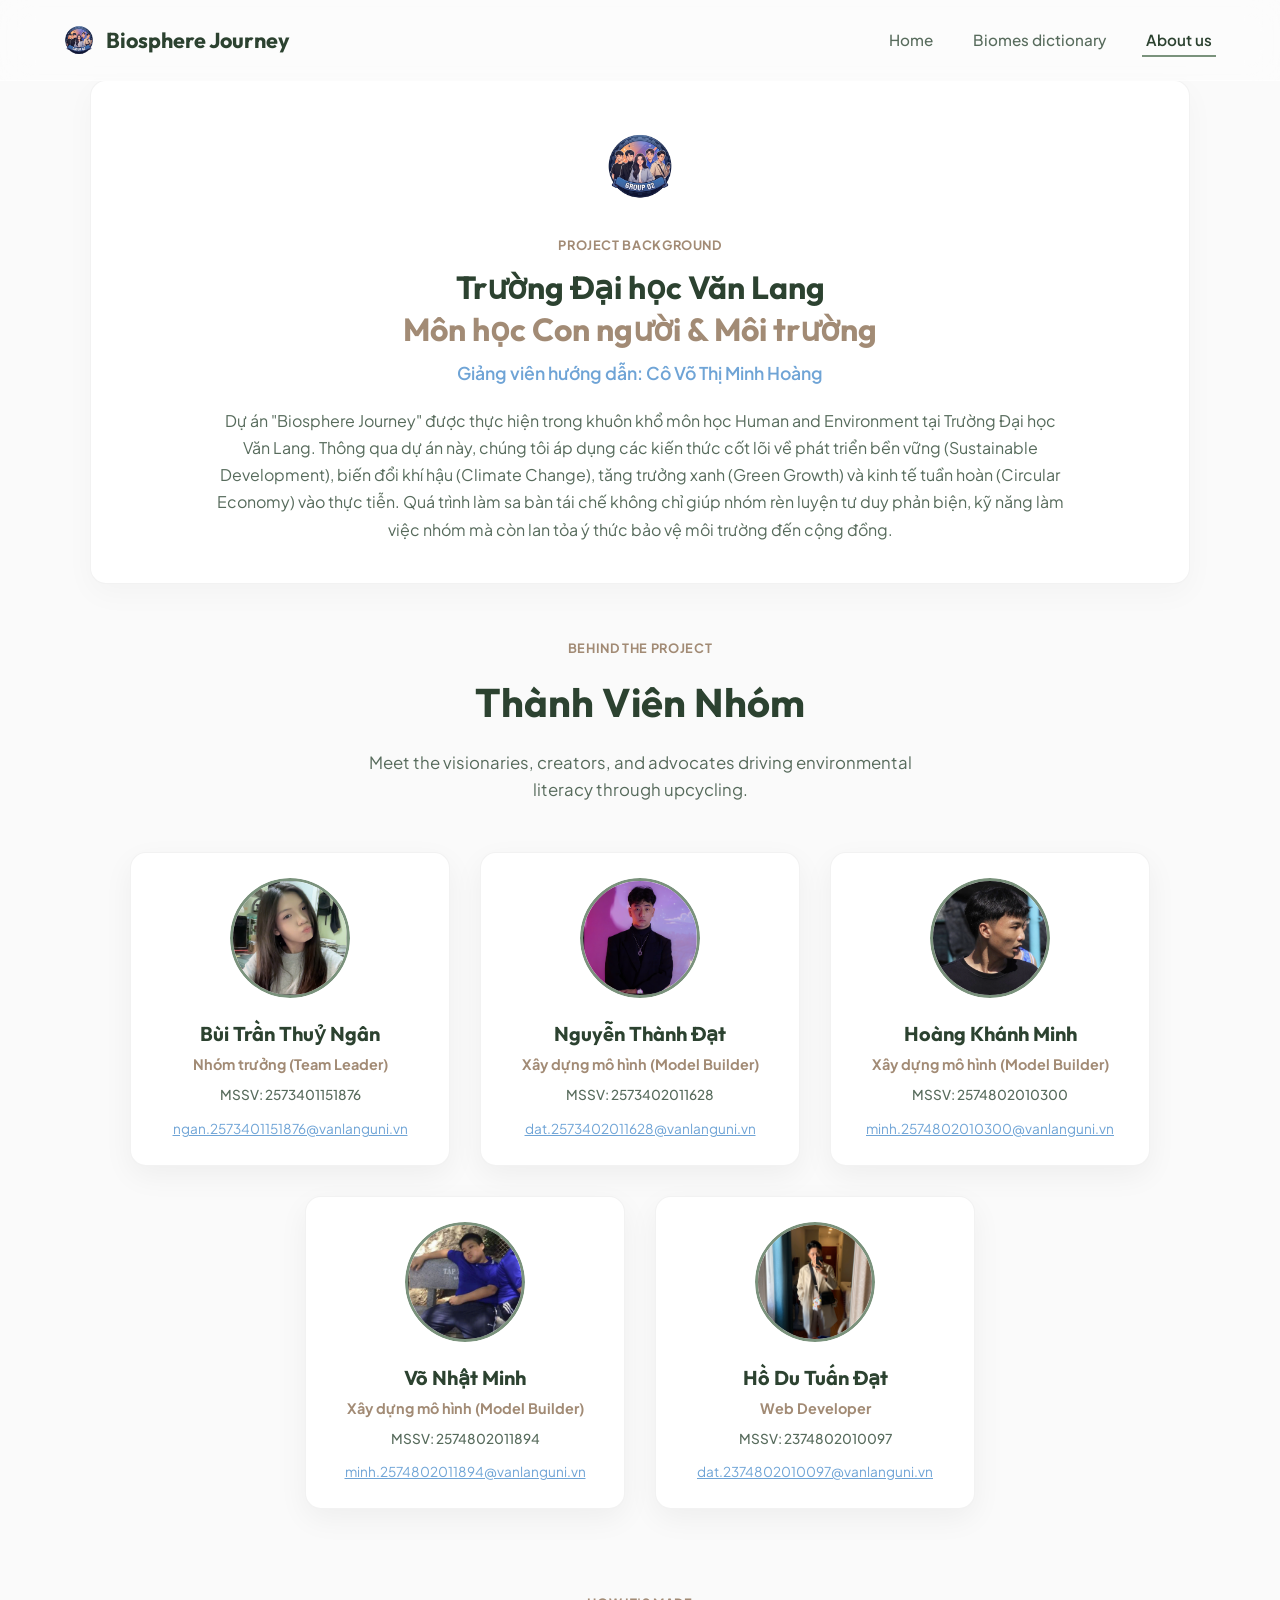
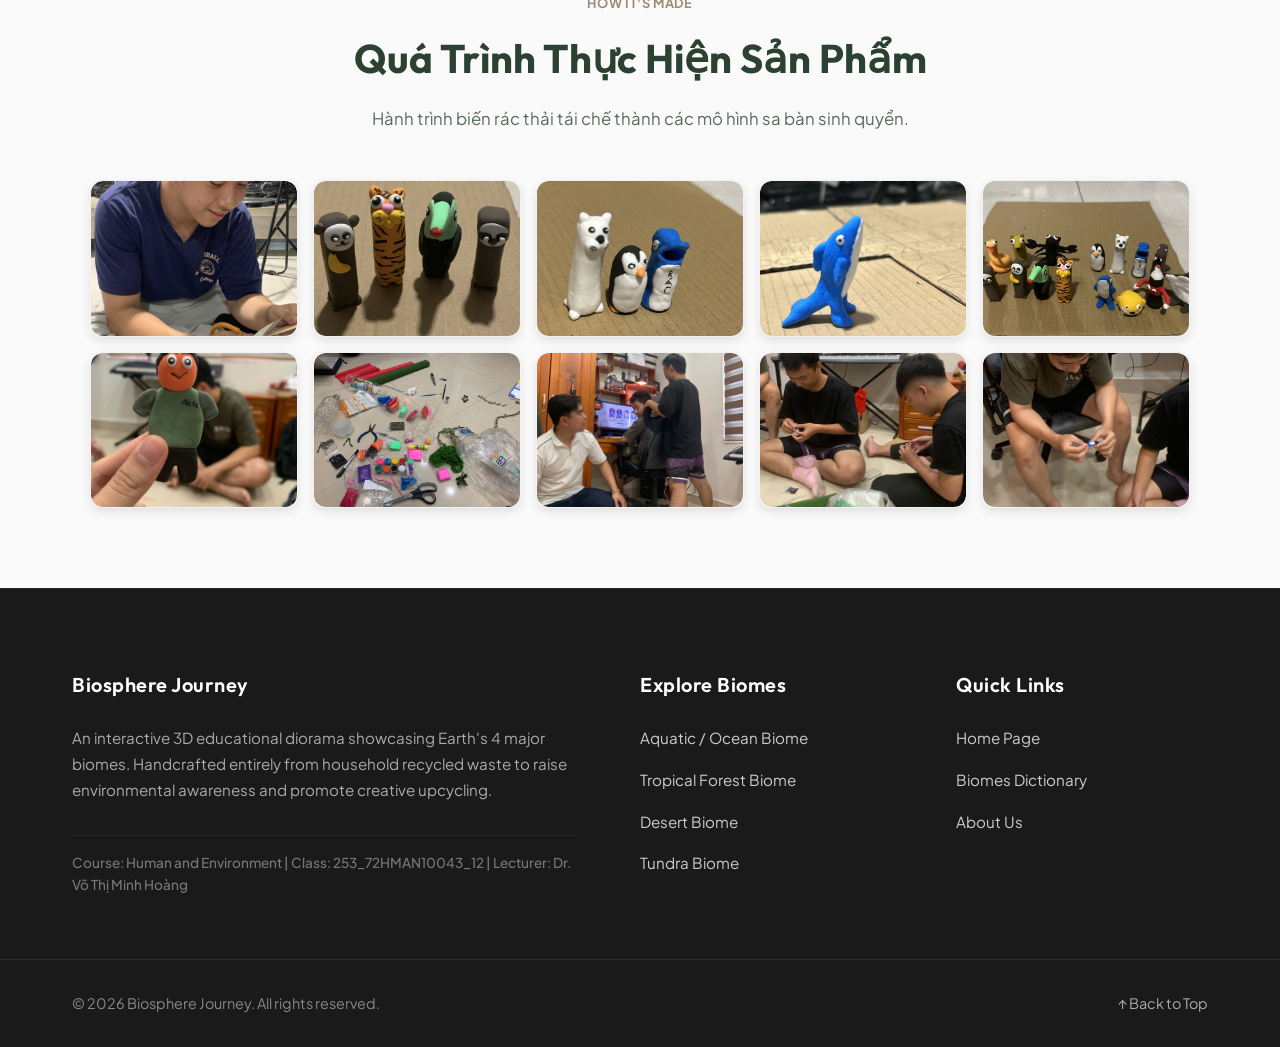
==== about.html @ 1e169628 "feat: replace text logos with image assets and update biome infobox content with local images" ====
<!DOCTYPE html>
<html lang="en">

<head>
    <meta charset="UTF-8">
    <meta name="viewport" content="width=device-width, initial-scale=1.0">
    <meta name="description"
        content="Learn more about the Biosphere Journey team, our academic background at Văn Lang University, and our recycled earth diorama making process.">
    <title>About Us - Biosphere Journey</title>
    <!-- Google Fonts for premium typography -->
    <link rel="preconnect" href="https://fonts.googleapis.com">
    <link rel="preconnect" href="https://fonts.gstatic.com" crossorigin>
    <link
        href="https://fonts.googleapis.com/css2?family=Outfit:wght@300;400;500;600;700&family=Plus+Jakarta+Sans:wght@300;400;500;600;700&display=swap"
        rel="stylesheet">
    <link rel="stylesheet" href="style.css">
    <script defer src="script.js"></script>
</head>

<body>
    <!-- Top Header -->
    <header class="header">
        <div class="header-container">
            <a href="index.html" class="logo" id="header-logo">
                <img src="images/logo.png" alt="Biosphere Journey Logo" class="logo-img">
                <span class="logo-text">Biosphere Journey</span>
            </a>

            <!-- Mobile Menu Toggle -->
            <button class="nav-toggle" id="nav-toggle" aria-label="Toggle Navigation menu" aria-expanded="false">
                <span class="hamburger"></span>
            </button>

            <!-- Navigation Links -->
            <nav class="nav-menu" id="nav-menu">
                <ul>
                    <li><a href="index.html" class="nav-link">Home</a></li>
                    <li><a href="dictionary.html" class="nav-link">Biomes dictionary</a></li>
                    <li><a href="about.html" class="nav-link active">About us</a></li>
                </ul>
            </nav>
        </div>
    </header>

    <main>
        <!-- Dedicated About Us Section -->
        <section class="about-section">
            <div class="team-container">
                
                <!-- Part 1: University & Course Info -->
                <div class="course-info-card reveal-on-scroll">
                    <img src="images/logo.png" alt="Biosphere Journey Logo" class="about-hero-logo">
                    <span class="section-badge">Project Background</span>
                    <h1 class="course-title">Trường Đại học Văn Lang<br><span class="course-subtitle-highlight">Môn học Con người & Môi trường</span></h1>
                    <p class="instructor-name">Giảng viên hướng dẫn: Cô Võ Thị Minh Hoàng</p>
                    <p class="course-description">
                        Dự án "Biosphere Journey" được thực hiện trong khuôn khổ môn học Human and Environment tại Trường Đại học Văn Lang. Thông qua dự án này, chúng tôi áp dụng các kiến thức cốt lõi về phát triển bền vững (Sustainable Development), biến đổi khí hậu (Climate Change), tăng trưởng xanh (Green Growth) và kinh tế tuần hoàn (Circular Economy) vào thực tiễn. Quá trình làm sa bàn tái chế không chỉ giúp nhóm rèn luyện tư duy phản biện, kỹ năng làm việc nhóm mà còn lan tỏa ý thức bảo vệ môi trường đến cộng đồng.
                    </p>
                </div>

                <!-- Part 2: The Team -->
                <div class="team-section-header reveal-on-scroll">
                    <span class="section-badge">Behind the Project</span>
                    <h2 class="section-title">Thành Viên Nhóm</h2>
                    <p class="section-subtitle">Meet the visionaries, creators, and advocates driving environmental literacy through upcycling.</p>
                </div>

                <div class="team-grid">
                    <!-- Member 1: Bùi Trần Thuỷ Ngân -->
                    <article class="team-card reveal-on-scroll delay-100">
                        <div class="team-img-wrapper">
                            <img src="images/Bùi Trần Thủy Ngân.png" alt="Bùi Trần Thủy Ngân" onerror="this.src='https://images.unsplash.com/photo-1573496359142-b8d87734a5a2?auto=format&fit=crop&w=400&q=80'">
                        </div>
                        <h3 class="member-name">Bùi Trần Thuỷ Ngân</h3>
                        <p class="member-role">Nhóm trưởng (Team Leader)</p>
                        <p class="member-id">MSSV: 2573401151876</p>
                        <a href="mailto:ngan.2573401151876@vanlanguni.vn" class="member-email">ngan.2573401151876@vanlanguni.vn</a>
                    </article>

                    <!-- Member 2: Nguyễn Thành Đạt -->
                    <article class="team-card reveal-on-scroll delay-200">
                        <div class="team-img-wrapper">
                            <img src="images/nguyenthanhdat.jpg" alt="Nguyễn Thành Đạt" onerror="this.src='https://images.unsplash.com/photo-1507003211169-0a1dd7228f2d?auto=format&fit=crop&w=400&q=80'">
                        </div>
                        <h3 class="member-name">Nguyễn Thành Đạt</h3>
                        <p class="member-role">Xây dựng mô hình (Model Builder)</p>
                        <p class="member-id">MSSV: 2573402011628</p>
                        <a href="mailto:dat.2573402011628@vanlanguni.vn" class="member-email">dat.2573402011628@vanlanguni.vn</a>
                    </article>

                    <!-- Member 3: Hoàng Khánh Minh -->
                    <article class="team-card reveal-on-scroll delay-300">
                        <div class="team-img-wrapper">
                            <img src="images/hoangkhanhminh.jpg" alt="Hoàng Khánh Minh" onerror="this.src='https://images.unsplash.com/photo-1500648767791-00dcc994a43e?auto=format&fit=crop&w=400&q=80'">
                        </div>
                        <h3 class="member-name">Hoàng Khánh Minh</h3>
                        <p class="member-role">Xây dựng mô hình (Model Builder)</p>
                        <p class="member-id">MSSV: 2574802010300</p>
                        <a href="mailto:minh.2574802010300@vanlanguni.vn" class="member-email">minh.2574802010300@vanlanguni.vn</a>
                    </article>

                    <!-- Member 4: Võ Nhật Minh -->
                    <article class="team-card reveal-on-scroll delay-400">
                        <div class="team-img-wrapper">
                            <img src="images/vonhatminh.jpg" alt="Võ Nhật Minh" onerror="this.src='https://images.unsplash.com/photo-1472099645785-5658abf4ff4e?auto=format&fit=crop&w=400&q=80'">
                        </div>
                        <h3 class="member-name">Võ Nhật Minh</h3>
                        <p class="member-role">Xây dựng mô hình (Model Builder)</p>
                        <p class="member-id">MSSV: 2574802011894</p>
                        <a href="mailto:minh.2574802011894@vanlanguni.vn" class="member-email">minh.2574802011894@vanlanguni.vn</a>
                    </article>

                    <!-- Member 5: Hồ Du Tuấn Đạt -->
                    <article class="team-card reveal-on-scroll delay-500">
                        <div class="team-img-wrapper">
                            <img src="images/Hồ Du Tuấn Đat.png" alt="Hồ Du Tuấn Đạt" onerror="this.src='https://images.unsplash.com/photo-1519085360753-af0119f7cbe7?auto=format&fit=crop&w=400&q=80'">
                        </div>
                        <h3 class="member-name">Hồ Du Tuấn Đạt</h3>
                        <p class="member-role">Web Developer</p>
                        <p class="member-id">MSSV: 2374802010097</p>
                        <a href="mailto:dat.2374802010097@vanlanguni.vn" class="member-email">dat.2374802010097@vanlanguni.vn</a>
                    </article>
                </div>

                <!-- Part 3: The Making Process -->
                <div class="process-section reveal-on-scroll">
                    <span class="section-badge">How It's Made</span>
                    <h2 class="section-title">Quá Trình Thực Hiện Sản Phẩm</h2>
                    <p class="section-subtitle">Hành trình biến rác thải tái chế thành các mô hình sa bàn sinh quyển.</p>
                    
                    <div class="process-gallery">
                        <!-- Step 1 -->
                        <div class="process-card">
                            <div class="process-img-wrapper">
                                <img src="images/quatrinh1.jpg" alt="Lên ý tưởng & Thiết kế" onerror="this.src='https://images.unsplash.com/photo-1532996122724-e3c354a0b15b?auto=format&fit=crop&w=400&q=80'">
                            </div>
                        </div>
                        <!-- Step 2 -->
                        <div class="process-card">
                            <div class="process-img-wrapper">
                                <img src="images/quatrinh2.jpg" alt="Chuẩn bị dụng cụ & Thu gom vật liệu" onerror="this.src='https://images.unsplash.com/photo-1582408929734-7577f2f22215?auto=format&fit=crop&w=400&q=80'">
                            </div>
                        </div>
                        <!-- Step 3 -->
                        <div class="process-card">
                            <div class="process-img-wrapper">
                                <img src="images/quatrinh3.jpg" alt="Phân loại & Xử lý rác thải" onerror="this.src='https://images.unsplash.com/photo-1513258496099-48168024aec0?auto=format&fit=crop&w=400&q=80'">
                            </div>
                        </div>
                        <!-- Step 4 -->
                        <div class="process-card">
                            <div class="process-img-wrapper">
                                <img src="images/quatrinh4.jpg" alt="Đo đạc & Cắt dựng khung sa bàn" onerror="this.src='https://images.unsplash.com/photo-1555066931-4365d14bab8c?auto=format&fit=crop&w=400&q=80'">
                            </div>
                        </div>
                        <!-- Step 5 -->
                        <div class="process-card">
                            <div class="process-img-wrapper">
                                <img src="images/quatrinh5.jpg" alt="Tạo khối địa hình" onerror="this.src='https://images.unsplash.com/photo-1513258496099-48168024aec0?auto=format&fit=crop&w=400&q=80'">
                            </div>
                        </div>
                        <!-- Step 6 -->
                        <div class="process-card">
                            <div class="process-img-wrapper">
                                <img src="images/quatrinh6.jpg" alt="Phủ màu nền & Vẽ chi tiết" onerror="this.src='https://images.unsplash.com/photo-1582408929734-7577f2f22215?auto=format&fit=crop&w=400&q=80'">
                            </div>
                        </div>
                        <!-- Step 7 -->
                        <div class="process-card">
                            <div class="process-img-wrapper">
                                <img src="images/quatrinh7.jpg" alt="Làm thảm thực vật & Chi tiết sinh thái" onerror="this.src='https://images.unsplash.com/photo-1532996122724-e3c354a0b15b?auto=format&fit=crop&w=400&q=80'">
                            </div>
                        </div>
                        <!-- Step 8 -->
                        <div class="process-card">
                            <div class="process-img-wrapper">
                                <img src="images/quatrinh8.jpg" alt="Lắp ráp mô hình động vật tái chế" onerror="this.src='https://images.unsplash.com/photo-1555066931-4365d14bab8c?auto=format&fit=crop&w=400&q=80'">
                            </div>
                        </div>
                        <!-- Step 9 -->
                        <div class="process-card">
                            <div class="process-img-wrapper">
                                <img src="images/quatrinh9.jpg" alt="Bố trí hệ thống đèn & Hoàn thiện sa bàn" onerror="this.src='https://images.unsplash.com/photo-1513258496099-48168024aec0?auto=format&fit=crop&w=400&q=80'">
                            </div>
                        </div>
                        <!-- Step 10 -->
                        <div class="process-card">
                            <div class="process-img-wrapper">
                                <img src="images/quatrinh10.jpg" alt="Lập trình & Hoàn thiện Website" onerror="this.src='https://images.unsplash.com/photo-1555066931-4365d14bab8c?auto=format&fit=crop&w=400&q=80'">
                            </div>
                        </div>
                    </div>
                </div>

            </div>
        </section>
    </main>

    <!-- Footer -->
    <footer class="site-footer" id="footer">
        <div class="footer-grid-container">
            <!-- Column 1: About the Project -->
            <div class="footer-column footer-about">
                <h4 class="footer-title">Biosphere Journey</h4>
                <p class="footer-desc">An interactive 3D educational diorama showcasing Earth's 4 major biomes. Handcrafted entirely from household recycled waste to raise environmental awareness and promote creative upcycling.</p>
                <p class="footer-academic-info">Course: Human and Environment | Class: 253_72HMAN10043_12 | Lecturer: Dr. Võ Thị Minh Hoàng</p>
            </div>
            
            <!-- Column 2: Explore Biomes -->
            <div class="footer-column footer-nav">
                <h4 class="footer-title">Explore Biomes</h4>
                <ul class="footer-links">
                    <li><a href="ocean.html">Aquatic / Ocean Biome</a></li>
                    <li><a href="forest.html">Tropical Forest Biome</a></li>
                    <li><a href="desert.html">Desert Biome</a></li>
                    <li><a href="tundra.html">Tundra Biome</a></li>
                </ul>
            </div>
            
            <!-- Column 3: Quick Links -->
            <div class="footer-column footer-nav">
                <h4 class="footer-title">Quick Links</h4>
                <ul class="footer-links">
                    <li><a href="index.html">Home Page</a></li>
                    <li><a href="dictionary.html">Biomes Dictionary</a></li>
                    <li><a href="about.html">About Us</a></li>
                </ul>
            </div>
        </div>
        
        <!-- Bottom Bar -->
        <div class="footer-bottom">
            <div class="footer-bottom-container">
                <span class="copyright-text">&copy; 2026 Biosphere Journey. All rights reserved.</span>
                <a href="#top" class="back-to-top">↑ Back to Top</a>
            </div>
        </div>
    </footer>
</body>

</html>
---- style.css ----
/* ==========================================================================
   BIOSPHERE JOURNEY - HOMEPAGE DESIGN SYSTEM & VARIABLES
   ========================================================================== */

:root {
    /* Color Palette - Pastel, Neutral, Nature-Inspired */
    --color-sage-light: #e8efe9;
    --color-sage: #c3d3c4;
    --color-sage-dark: #7a927c;
    --color-sky-light: #e3f2fd;
    --color-sky: #b3d7f2;
    --color-sky-dark: #6fa4d6;
    --color-earth-light: #f5efe6;
    --color-earth: #dfd3c3;
    --color-earth-dark: #a28b75;
    --color-forest-dark: #2c4230;

    /* Text Colors */
    --text-primary: #2b3a2e;
    --text-secondary: #576b5c;
    --text-muted: #7d9082;
    --text-light: #ffffff;

    /* Layout & Component Styling */
    --font-heading: 'Outfit', -apple-system, BlinkMacSystemFont, "Segoe UI", Roboto, sans-serif;
    --font-body: 'Plus Jakarta Sans', -apple-system, BlinkMacSystemFont, "Segoe UI", Roboto, sans-serif;
    --border-radius-sm: 8px;
    --border-radius-md: 16px;
    --border-radius-lg: 24px;
    --border-radius-full: 9999px;
    --shadow-sm: 0 4px 6px -1px rgba(0, 0, 0, 0.05), 0 2px 4px -1px rgba(0, 0, 0, 0.03);
    --shadow-md: 0 10px 15px -3px rgba(44, 66, 48, 0.08), 0 4px 6px -2px rgba(44, 66, 48, 0.04);
    --shadow-lg: 0 20px 25px -5px rgba(44, 66, 48, 0.12), 0 10px 10px -5px rgba(44, 66, 48, 0.06);
    --glass-bg: rgba(255, 255, 255, 0.45);
    --glass-border: rgba(255, 255, 255, 0.5);

    /* Transitions */
    --transition-smooth: all 0.4s cubic-bezier(0.16, 1, 0.3, 1);
}

/* ==========================================================================
   BASE STYLES & RESET
   ========================================================================== */

* {
    margin: 0;
    padding: 0;
    box-sizing: border-box;
}

html {
    scroll-behavior: smooth;
    font-size: 16px;
    overflow-x: hidden;
}

body {
    font-family: var(--font-body);
    color: var(--text-primary);
    line-height: 1.6;
    overflow-x: hidden;
    min-height: 100vh;

    /* Dynamic Moving Gradient Background */
    background: linear-gradient(-45deg,
            var(--color-sage-light),
            var(--color-sky-light),
            var(--color-earth-light),
            var(--color-sage-light),
            var(--color-sky-light));
    background-size: 400% 400%;
    animation: movingGradient 20s ease infinite;
}

/* Moving Background Animation */
@keyframes movingGradient {
    0% {
        background-position: 0% 50%;
    }

    50% {
        background-position: 100% 50%;
    }

    100% {
        background-position: 0% 50%;
    }
}

a {
    text-decoration: none;
    color: inherit;
    transition: var(--transition-smooth);
}

/* ==========================================================================
   SCROLL REVEAL UTILITIES
   ========================================================================== */

@keyframes fadeInUp {
    from {
        opacity: 0;
        transform: translateY(25px);
    }

    to {
        opacity: 1;
        transform: translateY(0);
    }
}

@keyframes fadeInDown {
    from {
        opacity: 0;
        transform: translateY(-20px);
    }

    to {
        opacity: 1;
        transform: translateY(0);
    }
}

.reveal-on-scroll {
    opacity: 0;
    transform: translateY(30px);
    transition: opacity 0.8s cubic-bezier(0.16, 1, 0.3, 1),
        transform 0.8s cubic-bezier(0.16, 1, 0.3, 1);
}

.reveal-on-scroll.active {
    opacity: 1;
    transform: translateY(0);
}

.delay-100 {
    transition-delay: 100ms;
}

.delay-200 {
    transition-delay: 200ms;
}

.delay-300 {
    transition-delay: 300ms;
}

.delay-400 {
    transition-delay: 400ms;
}

/* ==========================================================================
   HEADER & NAVIGATION
   ========================================================================== */

.header {
    position: fixed;
    top: 0;
    left: 0;
    width: 100%;
    z-index: 1000;
    background: rgba(255, 255, 255, 0.35);
    backdrop-filter: blur(16px);
    -webkit-backdrop-filter: blur(16px);
    border-bottom: 1px solid var(--glass-border);
    transition: var(--transition-smooth);
    animation: fadeInDown 0.8s cubic-bezier(0.16, 1, 0.3, 1) both;
}

.header-container {
    max-width: 1200px;
    margin: 0 auto;
    padding: 1.25rem 1.5rem;
    display: flex;
    justify-content: space-between;
    align-items: center;
}

.logo {
    display: flex !important;
    align-items: center !important;
    gap: 12px !important;
    font-family: var(--font-heading) !important;
    font-weight: 700 !important;
    font-size: 1.35rem !important;
    color: var(--color-forest-dark) !important;
    text-decoration: none !important;
}

.logo-img {
    height: 40px !important;
    width: auto !important;
    object-fit: contain !important;
}

.nav-menu ul {
    list-style: none;
    display: flex;
    gap: 2rem;
}

.nav-link {
    font-weight: 500;
    font-size: 0.95rem;
    color: var(--text-secondary);
    padding: 0.5rem 0.25rem;
    position: relative;
}

/* Nav Link Underline Hover */
.nav-link::after {
    content: '';
    position: absolute;
    bottom: 0;
    left: 0;
    width: 0;
    height: 2px;
    background-color: var(--color-sage-dark);
    transition: var(--transition-smooth);
}

@media (hover: hover) {
    .nav-link:hover {
        color: var(--color-forest-dark);
    }

    .nav-link:hover::after {
        width: 100%;
    }
}

.nav-link.active {
    color: var(--color-forest-dark);
    font-weight: 600;
}

.nav-link.active::after {
    width: 100%;
}

/* Hamburger Icon for Mobile */
.nav-toggle {
    display: none;
    background: transparent;
    border: none;
    cursor: pointer;
    padding: 0.5rem;
    z-index: 1100;
    /* Touch Target */
    min-width: 44px;
    min-height: 44px;
    align-items: center;
    justify-content: center;
}

.hamburger {
    display: block;
    width: 24px;
    height: 2px;
    background: var(--color-forest-dark);
    position: relative;
    transition: var(--transition-smooth);
}

.hamburger::before,
.hamburger::after {
    content: '';
    position: absolute;
    width: 24px;
    height: 2px;
    background: var(--color-forest-dark);
    transition: var(--transition-smooth);
}

.hamburger::before {
    top: -6px;
}

.hamburger::after {
    bottom: -6px;
}

/* Hamburger Active State */
.nav-toggle[aria-expanded="true"] .hamburger {
    background: transparent;
}

.nav-toggle[aria-expanded="true"] .hamburger::before {
    transform: rotate(45deg);
    top: 0;
}

.nav-toggle[aria-expanded="true"] .hamburger::after {
    transform: rotate(-45deg);
    bottom: 0;
}

/* ==========================================================================
   HERO SECTION
   ========================================================================== */

.hero-section {
    padding: 10rem 1.5rem 6rem 1.5rem;
    min-height: 90vh;
    display: flex;
    align-items: center;
    justify-content: center;
}

.hero-container {
    max-width: 1200px;
    margin: 0 auto;
    display: grid;
    grid-template-columns: 1.1fr 0.9fr;
    gap: 4rem;
    align-items: center;
}

.hero-content {
    display: flex;
    flex-direction: column;
    align-items: flex-start;
    animation: fadeInUp 0.8s cubic-bezier(0.16, 1, 0.3, 1) both;
    animation-delay: 0.15s;
}

.hero-badge {
    background-color: rgba(195, 211, 196, 0.4);
    border: 1px solid rgba(122, 146, 124, 0.3);
    color: var(--color-forest-dark);
    font-weight: 600;
    font-size: 0.8rem;
    letter-spacing: 0.05em;
    text-transform: uppercase;
    padding: 0.4rem 1rem;
    border-radius: var(--border-radius-full);
    margin-bottom: 1.5rem;
}

.hero-title {
    font-family: var(--font-heading);
    font-weight: 700;
    font-size: 4rem;
    line-height: 1.1;
    color: var(--color-forest-dark);
    margin-bottom: 1.5rem;
    letter-spacing: -0.02em;
}

.hero-description {
    font-size: 1.15rem;
    color: var(--text-secondary);
    margin-bottom: 2.5rem;
    max-width: 580px;
}

.hero-description strong {
    color: var(--color-forest-dark);
}

.hero-actions {
    display: flex;
    gap: 1rem;
    flex-wrap: wrap;
}

/* Button Styling */
.btn {
    display: inline-flex;
    align-items: center;
    justify-content: center;
    font-family: var(--font-body);
    font-weight: 600;
    font-size: 0.95rem;
    padding: 0.85rem 1.8rem;
    border-radius: var(--border-radius-md);
    cursor: pointer;
    min-height: 48px;
    /* Touch Target minimum */
    transition: var(--transition-smooth);
}

.btn-primary {
    background-color: var(--color-forest-dark);
    color: var(--text-light);
    border: 1px solid var(--color-forest-dark);
    box-shadow: var(--shadow-sm);
}

@media (hover: hover) {
    .btn-primary:hover {
        background-color: #1a2a1e;
        border-color: #1a2a1e;
        transform: translateY(-2px);
        box-shadow: var(--shadow-md);
    }
}

.btn-secondary {
    background-color: var(--glass-bg);
    color: var(--color-forest-dark);
    border: 1px solid var(--glass-border);
    backdrop-filter: blur(8px);
}

@media (hover: hover) {
    .btn-secondary:hover {
        background-color: rgba(255, 255, 255, 0.6);
        border-color: var(--color-sage-dark);
        transform: translateY(-2px);
        box-shadow: var(--shadow-sm);
    }
}

/* Visual Placeholder for Diorama */
.hero-visual {
    display: flex;
    justify-content: center;
    align-items: center;
    animation: fadeInUp 0.8s cubic-bezier(0.16, 1, 0.3, 1) both;
    animation-delay: 0.3s;
}

.image-card-wrapper {
    position: relative;
    width: 100%;
    max-width: 460px;
}

/* Background aesthetic ring */
.image-card-wrapper::before {
    content: '';
    position: absolute;
    top: -20px;
    right: -20px;
    width: 100%;
    height: 100%;
    border: 2px dashed rgba(122, 146, 124, 0.4);
    border-radius: var(--border-radius-lg);
    z-index: -1;
    pointer-events: none;
}

.image-card {
    position: relative;
    background: var(--glass-bg);
    border: 1px solid var(--glass-border);
    border-radius: var(--border-radius-lg);
    padding: 1rem;
    box-shadow: var(--shadow-lg);
    backdrop-filter: blur(12px);
    -webkit-backdrop-filter: blur(12px);
    transition: var(--transition-smooth);
    overflow: hidden;
}

@media (hover: hover) {
    .image-card:hover {
        transform: translateY(-5px) rotate(1deg);
        box-shadow: 0 30px 40px -10px rgba(44, 66, 48, 0.18);
    }
}

.diorama-img {
    width: 100%;
    height: auto;
    aspect-ratio: 1 / 1;
    object-fit: cover;
    border-radius: calc(var(--border-radius-lg) - 8px);
    display: block;
}

.image-overlay {
    position: absolute;
    bottom: 2rem;
    left: 2rem;
    right: 2rem;
    background: rgba(44, 66, 48, 0.85);
    backdrop-filter: blur(12px);
    -webkit-backdrop-filter: blur(12px);
    border: 1px solid rgba(255, 255, 255, 0.15);
    color: var(--text-light);
    padding: 0.75rem 1.25rem;
    border-radius: var(--border-radius-md);
    text-align: center;
    font-size: 0.9rem;
    font-weight: 500;
    box-shadow: var(--shadow-md);
}

/* ==========================================================================
   BIOMES INFO DIVIDER SECTION
   ========================================================================== */

/* ==========================================================================
   BIOMES BENTO GRID SECTION
   ========================================================================== */

.biomes-section {
    padding: 8rem 1.5rem;
}

.biomes-container {
    max-width: 1200px;
    margin: 0 auto;
}

.bento-grid {
    display: grid;
    grid-template-columns: repeat(2, 1fr);
    grid-auto-rows: 300px;
    gap: 1.5rem;
}

.bento-card {
    position: relative;
    border-radius: var(--border-radius-lg);
    overflow: hidden;
    display: flex;
    align-items: flex-end;
    text-decoration: none;
    box-shadow: var(--shadow-md);
    transition: var(--transition-smooth);
    border: 1px solid var(--glass-border);
}

.bento-card-bg {
    position: absolute;
    top: 0;
    left: 0;
    width: 100%;
    height: 100%;
    background-size: cover;
    background-position: center;
    transition: transform 0.6s cubic-bezier(0.16, 1, 0.3, 1);
    z-index: 1;
}

.bento-card-bg img {
    width: 100% !important;
    height: 100% !important;
    object-fit: cover !important;
    display: block !important;
}

/* Linear overlay gradient for readability */
.bento-card::after {
    content: '';
    position: absolute;
    top: 0;
    left: 0;
    width: 100%;
    height: 100%;
    background: linear-gradient(to top, rgba(0, 0, 0, 0.85) 0%, rgba(0, 0, 0, 0.4) 50%, rgba(0, 0, 0, 0.15) 100%);
    z-index: 2;
    transition: var(--transition-smooth);
}

.bento-card-content {
    position: relative;
    z-index: 3;
    padding: 2rem;
    color: var(--text-light);
    width: 100%;
    transform: translateY(10px);
    transition: var(--transition-smooth);
}

.bento-card h3 {
    font-family: var(--font-heading);
    font-size: 1.6rem;
    font-weight: 700;
    margin-bottom: 0.5rem;
    color: #ffffff;
    text-shadow: 0 2px 4px rgba(0, 0, 0, 0.4);
}

.bento-card p {
    font-size: 0.95rem;
    line-height: 1.5;
    opacity: 0.85;
    margin-bottom: 1rem;
    max-width: 480px;
    text-shadow: 0 1px 2px rgba(0, 0, 0, 0.4);
}

.explore-tag {
    font-size: 0.85rem;
    font-weight: 600;
    text-transform: uppercase;
    letter-spacing: 0.05em;
    color: var(--color-sky);
    opacity: 0;
    transform: translateX(-10px);
    display: inline-block;
    transition: var(--transition-smooth);
}

/* Hover effects */
@media (hover: hover) {
    .bento-card:hover {
        transform: translateY(-5px);
        box-shadow: var(--shadow-lg);
        border-color: rgba(255, 255, 255, 0.4);
    }

    .bento-card:hover .bento-card-bg {
        transform: scale(1.05);
    }

    .bento-card:hover::after {
        background: linear-gradient(to top, rgba(0, 0, 0, 0.9) 0%, rgba(0, 0, 0, 0.5) 60%, rgba(0, 0, 0, 0.25) 100%);
    }

    .bento-card:hover .bento-card-content {
        transform: translateY(0);
    }

    .bento-card:hover .explore-tag {
        opacity: 1;
        transform: translateX(0);
    }
}

/* Bento card sizing and background images */
.bento-ocean {
    grid-column: span 2;
}

.bento-ocean .bento-card-bg {
    background-image: url('https://images.unsplash.com/photo-1507525428034-b723cf961d3e?auto=format&fit=crop&w=1200&q=80');
}

.bento-forest {
    grid-column: span 1;
    grid-row: span 2;
}

.bento-forest .bento-card-bg {
    background-image: url('https://images.unsplash.com/photo-1511497584788-876760111969?auto=format&fit=crop&w=1200&q=80');
}

.bento-desert {
    grid-column: span 1;
}

.bento-desert .bento-card-bg {
    background-image: url('https://images.unsplash.com/photo-1509316975850-ff9c5deb0cd9?auto=format&fit=crop&w=800&q=80');
}

.bento-tundra {
    grid-column: span 1;
}

.bento-tundra .bento-card-bg {
    background-image: url('https://images.unsplash.com/photo-1517783999520-f068d7431a60?auto=format&fit=crop&w=1200&q=80');
}

/* ==========================================================================
   TEAM SECTION
   ========================================================================== */

.team-section {
    padding: 60px 15px !important;
    text-align: center !important;
}

.team-container {
    max-width: 1200px;
    margin: 0 auto;
}

.team-grid {
    display: flex !important;
    flex-wrap: wrap !important;
    justify-content: center !important;
    /* Centers the bottom 2 cards */
    gap: 30px !important;
    max-width: 1100px !important;
    margin: 0 auto !important;
    margin-top: 3rem !important;
}

.team-card {
    flex: 1 1 300px !important;
    /* Allows cards to grow and shrink, base width 300px */
    max-width: 320px !important;
    /* Prevents cards from becoming too wide */
    background: var(--card-bg, #ffffff) !important;
    border: 1px solid rgba(0, 0, 0, 0.05) !important;
    border-radius: 16px !important;
    padding: 25px 20px !important;
    box-shadow: 0 10px 30px rgba(0, 0, 0, 0.05) !important;
    transition: transform 0.3s ease, box-shadow 0.3s ease !important;
    display: flex !important;
    flex-direction: column !important;
    align-items: center !important;
    text-align: center !important;
}

.team-card:hover {
    transform: translateY(-8px) !important;
    box-shadow: 0 15px 40px rgba(0, 0, 0, 0.1) !important;
}

.team-img-wrapper {
    width: 120px;
    height: 120px;
    overflow: hidden;
    border-radius: 50%;
    margin-bottom: 15px;
}

.team-img-wrapper img {
    width: 120px !important;
    height: 120px !important;
    object-fit: cover !important;
    border-radius: 50% !important;
    margin-bottom: 15px !important;
    border: 3px solid var(--accent-color, #7a927c) !important;
}

.member-name {
    font-family: var(--font-heading) !important;
    font-size: 1.25rem !important;
    font-weight: 700 !important;
    color: var(--color-forest-dark) !important;
    margin: 5px 0 3px 0 !important;
}

.member-role {
    font-size: 0.9rem !important;
    font-weight: 700 !important;
    color: var(--color-earth-dark, #a8763e) !important;
    margin-bottom: 8px !important;
    text-transform: none !important;
}

.member-id {
    font-size: 0.85rem !important;
    color: var(--text-secondary, #666666) !important;
    margin-bottom: 12px !important;
    font-weight: 500;
}

.member-email {
    font-size: 0.85rem !important;
    color: var(--color-sky-dark, #3b5c7d) !important;
    text-decoration: underline !important;
    transition: color 0.2s ease;
    word-break: break-all;
}

.member-email:hover {
    color: var(--color-forest-dark) !important;
}

/* Home Summary Section Styles */
.home-summary-section {
    padding: 60px 15px !important;
    background-color: #fafafa !important;
    text-align: center !important;
}

.team-summary-row {
    display: flex !important;
    flex-wrap: wrap !important;
    justify-content: center !important;
    gap: 20px !important;
    margin-top: 3rem !important;
    margin-bottom: 50px !important;
}

.team-summary-card {
    background: var(--card-bg, #ffffff) !important;
    border: 1px solid rgba(0, 0, 0, 0.05) !important;
    border-radius: 12px !important;
    padding: 20px 15px !important;
    box-shadow: 0 4px 15px rgba(0, 0, 0, 0.03) !important;
    transition: transform 0.3s ease, box-shadow 0.3s ease !important;
    display: flex !important;
    flex-direction: column !important;
    align-items: center !important;
    text-align: center !important;
    flex: 1 1 200px !important;
    max-width: 220px !important;
}

.team-summary-card:hover {
    transform: translateY(-5px) !important;
    box-shadow: 0 10px 25px rgba(0, 0, 0, 0.06) !important;
}

.team-summary-img-wrapper {
    width: 80px !important;
    height: 80px !important;
    overflow: hidden !important;
    border-radius: 50% !important;
    margin-bottom: 12px !important;
}

.team-summary-img-wrapper img {
    width: 80px !important;
    height: 80px !important;
    object-fit: cover !important;
    border-radius: 50% !important;
    border: 2px solid var(--accent-color, #7a927c) !important;
}

.team-summary-name {
    font-family: var(--font-heading) !important;
    font-size: 1.1rem !important;
    font-weight: 700 !important;
    color: var(--color-forest-dark) !important;
    margin: 5px 0 3px 0 !important;
}

.team-summary-role {
    font-size: 0.85rem !important;
    font-weight: 600 !important;
    color: var(--color-earth-dark, #a8763e) !important;
    margin: 0 !important;
}

/* Making Process Summary Grid */
.process-summary-gallery {
    display: grid !important;
    grid-template-columns: repeat(auto-fit, minmax(200px, 1fr)) !important;
    gap: 20px !important;
    margin-top: 3rem !important;
    max-width: 1100px !important;
    margin-left: auto !important;
    margin-right: auto !important;
    margin-bottom: 40px !important;
}

.process-summary-card {
    background: #ffffff !important;
    border-radius: 12px !important;
    overflow: hidden !important;
    box-shadow: 0 4px 15px rgba(0, 0, 0, 0.04) !important;
    border: 1px solid rgba(0, 0, 0, 0.05) !important;
    transition: transform 0.3s ease, box-shadow 0.3s ease !important;
    display: flex !important;
    flex-direction: column !important;
}

.process-summary-card:hover {
    transform: translateY(-5px) !important;
    box-shadow: 0 10px 25px rgba(0, 0, 0, 0.08) !important;
}

.process-summary-img-wrapper {
    width: 100% !important;
    aspect-ratio: 4/3 !important;
    overflow: hidden !important;
}

.process-summary-img-wrapper img {
    width: 100% !important;
    height: 100% !important;
    object-fit: cover !important;
    transition: transform 0.3s ease !important;
}

.process-summary-card:hover .process-summary-img-wrapper img {
    transform: scale(1.03) !important;
}

.process-summary-card p {
    font-size: 0.9rem !important;
    font-weight: 700 !important;
    color: var(--color-forest-dark) !important;
    padding: 15px 10px !important;
    margin: 0 !important;
    text-align: center !important;
}

/* Sleek Pill-shaped primary button */
.btn-primary {
    display: inline-block !important;
    background-color: var(--color-forest-dark) !important;
    color: #ffffff !important;
    padding: 12px 28px !important;
    font-family: var(--font-body) !important;
    font-size: 0.95rem !important;
    font-weight: 700 !important;
    border-radius: 50px !important;
    box-shadow: 0 4px 15px rgba(44, 66, 48, 0.25) !important;
    transition: transform 0.25s ease, box-shadow 0.25s ease, background-color 0.25s ease !important;
    text-decoration: none !important;
}

.btn-primary:hover {
    transform: translateY(-3px) !important;
    background-color: #1a2a1e !important;
    box-shadow: 0 6px 20px rgba(44, 66, 48, 0.35) !important;
}

/* Expanded About Us Section Styles */
.about-section {
    padding: 80px 15px !important;
    background-color: #fafafa !important;
}

/* Part 1: Course Info Card */
.course-info-card {
    background: #ffffff !important;
    border-radius: 16px !important;
    padding: 40px 30px !important;
    box-shadow: 0 10px 30px rgba(0, 0, 0, 0.03) !important;
    border: 1px solid rgba(0, 0, 0, 0.05) !important;
    max-width: 1100px !important;
    margin: 0 auto 50px auto !important;
    text-align: center !important;
}

.about-hero-logo {
    height: 90px !important;
    width: auto !important;
    object-fit: contain !important;
    display: block !important;
    margin: 0 auto 20px auto !important;
}

.course-title {
    font-family: var(--font-heading) !important;
    font-size: 2rem !important;
    color: var(--color-forest-dark) !important;
    margin-bottom: 8px !important;
    line-height: 1.3 !important;
}

.course-subtitle-highlight {
    color: var(--color-earth-dark, #a8763e) !important;
    font-weight: 700 !important;
}

.instructor-name {
    font-size: 1.1rem !important;
    font-weight: 600 !important;
    color: var(--color-sky-dark, #3b5c7d) !important;
    margin-bottom: 20px !important;
}

.course-description {
    font-size: 1rem !important;
    line-height: 1.7 !important;
    color: var(--text-secondary, #666666) !important;
    max-width: 850px !important;
    margin: 0 auto !important;
}

/* Part 2 Header */
.team-section-header {
    text-align: center !important;
    max-width: 600px !important;
    margin: 0 auto 30px auto !important;
}

.section-badge {
    color: var(--color-earth-dark);
    font-weight: 700;
    font-size: 0.8rem;
    letter-spacing: 0.05em;
    text-transform: uppercase;
    margin-bottom: 0.75rem;
    display: inline-block;
}

.section-title {
    font-family: var(--font-heading);
    font-size: 2.5rem;
    color: var(--color-forest-dark);
    margin-bottom: 1rem;
}

.section-subtitle {
    color: var(--text-secondary);
    font-size: 1.05rem;
}

/* Part 3: The Making Process Gallery */
.process-section {
    margin-top: 80px !important;
    text-align: center !important;
}

.process-gallery {
    display: grid !important;
    grid-template-columns: repeat(auto-fit, minmax(200px, 1fr)) !important;
    gap: 15px !important;
    margin-top: 3rem !important;
    max-width: 1100px !important;
    margin-left: auto !important;
    margin-right: auto !important;
}

.process-card {
    background: #ffffff !important;
    border-radius: 12px !important;
    overflow: hidden !important;
    box-shadow: 0 4px 10px rgba(0, 0, 0, 0.1) !important;
    border: 1px solid rgba(0, 0, 0, 0.05) !important;
    transition: transform 0.4s ease, box-shadow 0.4s ease !important;
    display: flex !important;
    flex-direction: column !important;
    padding: 0 !important;
}

.process-card:hover {
    transform: translateY(-5px) !important;
    box-shadow: 0 10px 25px rgba(0, 0, 0, 0.12) !important;
}

.process-img-wrapper {
    width: 100% !important;
    aspect-ratio: 4/3 !important;
    overflow: hidden !important;
    border-radius: 12px !important;
}

.process-img-wrapper img {
    width: 100% !important;
    height: 100% !important;
    object-fit: cover !important;
    transition: transform 0.4s ease !important;
    display: block !important;
}

.process-card:hover .process-img-wrapper img {
    transform: scale(1.04) !important;
}

/* ==========================================================================
   FOOTER (Discreet academic and project details)
   ========================================================================== */

/* Bento card hover accent glow */
@media (hover: hover) {
    .bento-card:hover {
        box-shadow: 0 15px 30px -5px var(--biome-accent, rgba(44, 66, 48, 0.2)),
            0 10px 15px -5px var(--biome-accent, rgba(44, 66, 48, 0.1));
        border-color: var(--biome-accent, rgba(255, 255, 255, 0.45));
    }
}

/* ==========================================================================
   STICKY PODCAST PLAYER
   ========================================================================== */

.podcast-player {
    position: relative;
    width: 100%;
    margin: 20px 0;
    border-radius: 12px;
    background: rgba(255, 255, 255, 0.45);
    backdrop-filter: blur(20px);
    -webkit-backdrop-filter: blur(20px);
    border: 1px solid var(--glass-border);
    box-shadow: 0 4px 15px rgba(0, 0, 0, 0.05);
    padding: 15px;
    box-sizing: border-box;
    z-index: 1;
}

.player-container {
    display: flex;
    align-items: center;
    justify-content: space-between;
    gap: 1.25rem;
}

.player-btn {
    width: 44px;
    height: 44px;
    border-radius: var(--border-radius-full);
    background-color: var(--color-forest-dark);
    border: none;
    color: white;
    cursor: pointer;
    display: flex;
    align-items: center;
    justify-content: center;
    font-size: 1.1rem;
    transition: var(--transition-smooth);
    box-shadow: var(--shadow-sm);
    min-width: 44px;
}

@media (hover: hover) {
    .player-btn:hover {
        transform: scale(1.05);
        background-color: #1a2a1e;
        box-shadow: var(--shadow-md);
    }
}

.player-info {
    flex-grow: 1;
    display: flex;
    flex-direction: column;
}

.player-title {
    font-size: 0.8rem;
    font-weight: 700;
    color: var(--color-forest-dark);
    text-transform: uppercase;
    letter-spacing: 0.05em;
}

.player-track {
    font-size: 0.9rem;
    color: var(--text-secondary);
    font-weight: 500;
}

.track-select {
    background: rgba(255, 255, 255, 0.6);
    border: 1px solid var(--color-sage);
    border-radius: var(--border-radius-sm);
    padding: 0.4rem 0.8rem;
    font-family: var(--font-body);
    font-size: 0.85rem;
    color: var(--text-primary);
    outline: none;
    cursor: pointer;
    transition: var(--transition-smooth);
}

.track-select:focus {
    border-color: var(--color-sage-dark);
}

.footer {
    background: rgba(44, 66, 48, 0.03);
    border-top: 1px solid rgba(122, 146, 124, 0.1);
    padding: 2.5rem 1.5rem;
    backdrop-filter: blur(8px);
    -webkit-backdrop-filter: blur(8px);
}

.footer-container {
    max-width: 1200px;
    margin: 0 auto;
    display: flex;
    justify-content: space-between;
    align-items: center;
    flex-wrap: wrap;
    gap: 1.5rem;
}

.footer-academic-info {
    font-size: 0.85rem;
    color: var(--text-muted);
    font-weight: 500;
}

.footer-copyright {
    font-size: 0.85rem;
    color: var(--text-muted);
}

/* ==========================================================================
   WIKIPEDIA LAYOUT
   ========================================================================== */

.container {
    width: 100%;
    padding: 5.5rem 15px 100px 15px;
    box-sizing: border-box;
    margin: 0 auto;
}

.wiki-grid {
    display: grid;
    grid-template-columns: 220px 1fr 300px;
    gap: 2.5rem;
    align-items: start;
}

/* Sidebar Navigation */
.wiki-sidebar {
    background: var(--glass-bg);
    border: 1px solid var(--glass-border);
    border-radius: var(--border-radius-md);
    padding: 1.5rem;
    backdrop-filter: blur(12px);
    -webkit-backdrop-filter: blur(12px);
    box-shadow: var(--shadow-sm);
}

.wiki-sidebar h3 {
    font-family: var(--font-heading);
    font-size: 1.1rem;
    color: var(--color-forest-dark);
    margin-bottom: 1rem;
    text-transform: uppercase;
    letter-spacing: 0.05em;
    border-bottom: 1px solid var(--color-sage);
    padding-bottom: 0.5rem;
}

.wiki-sidebar ul {
    list-style: none;
    display: flex;
    flex-direction: column;
    gap: 0.75rem;
}

.sidebar-link {
    font-size: 0.95rem;
    color: var(--text-secondary);
    font-weight: 500;
    display: block;
    padding: 0.35rem 0.5rem;
    border-radius: var(--border-radius-sm);
    transition: var(--transition-smooth);
}

.sidebar-link:hover,
.sidebar-link.active {
    color: var(--color-forest-dark);
    background-color: rgba(195, 211, 196, 0.3);
    font-weight: 600;
}

/* Main Content Area */
.wiki-main {
    background: var(--glass-bg);
    border: 1px solid var(--glass-border);
    border-radius: var(--border-radius-lg);
    padding: 1.25rem 1rem;
    backdrop-filter: blur(12px);
    -webkit-backdrop-filter: blur(12px);
    box-shadow: var(--shadow-md);
    box-sizing: border-box;
    width: 100%;
}

.wiki-title {
    font-family: var(--font-heading);
    font-size: 3rem;
    color: var(--color-forest-dark);
    margin-bottom: 1.5rem;
    border-bottom: 2px solid var(--color-sage);
    padding-bottom: 0.5rem;
}

.wiki-body {
    font-size: 1.1rem;
    color: var(--text-primary);
    line-height: 1.8;
}

.wiki-body p {
    margin-bottom: 1.5rem;
}

/* Infobox */
.wiki-infobox {
    background: rgba(255, 255, 255, 0.85);
    border: 1px solid var(--glass-border);
    border-left: 4px solid var(--color-forest-dark);
    border-radius: 12px;
    padding: 1.25rem;
    box-shadow: 0 4px 15px rgba(0, 0, 0, 0.05);
    backdrop-filter: blur(12px);
    -webkit-backdrop-filter: blur(12px);
    margin: 1.5rem 0;
}

.infobox-title {
    font-family: var(--font-heading);
    font-size: 1.2rem;
    font-weight: 700;
    text-align: center;
    color: var(--text-light);
    background-color: var(--color-forest-dark);
    padding: 0.5rem;
    border-radius: var(--border-radius-sm);
    margin-bottom: 1rem;
}

.infobox-image {
    width: 100%;
    height: 180px;
    background-size: cover;
    background-position: center;
    border-radius: var(--border-radius-sm);
    margin-bottom: 1rem;
    border: 1px solid var(--glass-border);
}

.infobox-table {
    width: 100%;
    border-collapse: collapse;
    font-size: 0.85rem;
}

.infobox-table th {
    text-align: left;
    font-weight: 600;
    color: var(--color-forest-dark);
    padding: 0.5rem 0.25rem;
    vertical-align: top;
    width: 40%;
    border-bottom: 1px solid rgba(0, 0, 0, 0.05);
}

.infobox-table td {
    color: var(--text-secondary);
    padding: 0.5rem 0.25rem;
    vertical-align: top;
    border-bottom: 1px solid rgba(0, 0, 0, 0.05);
}

/* Responsive Wiki Layout adjustments for max-width: 1024px */
@media screen and (max-width: 1024px) {
    .wiki-grid {
        grid-template-columns: 180px 1fr;
        gap: 1.5rem;
    }

    .wiki-infobox {
        grid-column: span 2;
        width: 100%;
        max-width: 400px;
        margin: 1.5rem auto 0 auto;
    }
}

/* Responsive Wiki Layout adjustments for max-width: 768px */
@media screen and (max-width: 768px) {
    .wiki-grid {
        grid-template-columns: 1fr;
        gap: 1.5rem;
    }

    .wiki-sidebar {
        display: none;
    }

    .wiki-main {
        padding: 1.5rem;
    }

    .wiki-title {
        font-size: 2.25rem;
    }

    .wiki-infobox {
        grid-column: span 1;
    }
}

/* ==========================================================================
   WIKIPEDIA FULL CONTENT FORMATTING, SPINNER & BACK BUTTON
   ========================================================================== */

.back-btn {
    display: inline-flex;
    align-items: center;
    gap: 8px;
    padding: 8px 12px;
    background: rgba(0, 0, 0, 0.05);
    border: none;
    border-radius: 20px;
    color: var(--text-primary);
    font-family: var(--font-body);
    font-weight: 600;
    font-size: 0.95rem;
    text-decoration: none;
    margin-bottom: 1.5rem;
    cursor: pointer;
    transition: var(--transition-smooth);
    box-shadow: none;
    backdrop-filter: none;
}

.back-btn svg {
    transition: transform 0.2s ease;
}

@media (hover: hover) {
    .back-btn:hover {
        background: rgba(0, 0, 0, 0.09);
        color: var(--color-forest-dark);
    }

    .back-btn:hover svg {
        transform: translateX(-3px);
    }
}

/* Spinner Styles */
.spinner-container {
    display: flex;
    justify-content: center;
    align-items: center;
    padding: 4rem 0;
    width: 100%;
}

.spinner {
    width: 44px;
    height: 44px;
    border: 4px solid rgba(44, 66, 48, 0.1);
    border-top: 4px solid var(--color-forest-dark);
    border-radius: 50%;
    animation: spin 1s linear infinite;
}

@keyframes spin {
    0% {
        transform: rotate(0deg);
    }

    100% {
        transform: rotate(360deg);
    }
}

/* Ensure no-sidebar layout details - mobile first stack */
.wiki-grid.no-sidebar {
    display: flex;
    flex-direction: column;
    gap: 20px;
    width: 100%;
}



/* ==========================================================================
   RESPONSIVE MEDIA QUERIES (Mobile-First approach)
   ========================================================================== */

/* Responsive break for tablets (max-width: 1024px) */
@media screen and (max-width: 1024px) {
    .bento-grid {
        grid-template-columns: repeat(2, 1fr);
        grid-auto-rows: 280px;
    }




    .wiki-grid.no-sidebar {
        grid-template-columns: 1fr;
    }

    #wiki-content table.infobox {
        float: none !important;
        margin: 1.5rem auto !important;
        width: 100% !important;
        max-width: 400px !important;
    }
}

/* Responsive break for mobile screens (max-width: 768px) */
@media screen and (max-width: 768px) {

    html,
    body {
        overflow-x: hidden;
        width: 100%;
    }

    /* Reduce body/page padding on mobile to maximize space */
    body {
        padding-bottom: 0 !important;
    }

    .container {
        padding: 5rem 0.5rem 3rem 0.5rem !important;
    }

    /* Main content padding reduction */
    .wiki-main {
        padding: 15px 10px !important;
    }

    /* Back button touch target */
    .back-btn {
        padding: 12px 16px !important;
        margin-left: 0.5rem;
    }

    /* Grid vertical stacking */
    .wiki-grid.no-sidebar {
        grid-template-columns: 1fr !important;
        gap: 1.5rem;
    }

    /* Custom diorama infobox stacking */
    .wiki-infobox {
        width: 100% !important;
        float: none !important;
        margin: 20px 0 0 0 !important;
        box-sizing: border-box;
    }

    /* Wikipedia content is isolated inside the Shadow DOM and styled encapsulated. */

    /* Header Nav collapse */
    .nav-toggle {
        display: flex;
    }

    .nav-menu {
        position: fixed;
        top: 0;
        right: -100%;
        width: 80%;
        max-width: 320px;
        height: 100vh;
        background: rgba(255, 255, 255, 0.95);
        backdrop-filter: blur(20px);
        -webkit-backdrop-filter: blur(20px);
        border-left: 1px solid var(--color-sage);
        padding: 6rem 2rem 2rem 2rem;
        transition: var(--transition-smooth);
        box-shadow: -10px 0 30px rgba(0, 0, 0, 0.05);
    }

    .nav-menu.active {
        right: 0;
    }

    .nav-menu ul {
        flex-direction: column;
        gap: 2.5rem;
    }

    .nav-link {
        font-size: 1.25rem;
        display: block;
        padding: 0.5rem 0;
    }

    /* Hero stack */
    .hero-section {
        padding: 8rem 1.5rem 4rem 1.5rem;
    }

    .hero-container {
        grid-template-columns: 1fr;
        gap: 3.5rem;
        text-align: center;
    }

    .hero-content {
        align-items: center;
    }

    .hero-title {
        font-size: 3rem;
    }

    .hero-actions {
        justify-content: center;
    }

    .bento-grid {
        grid-template-columns: 1fr;
        grid-auto-rows: 250px;
    }

    .bento-ocean,
    .bento-forest,
    .bento-desert,
    .bento-tundra {
        grid-column: span 1;
        grid-row: span 1;
    }

    /* Footer stack */
    .footer-container {
        flex-direction: column;
        text-align: center;
        align-items: center;
        gap: 1rem;
    }
}

/* Small mobile devices (max-width: 480px) */
@media screen and (max-width: 480px) {
    .hero-title {
        font-size: 2.5rem;
    }

    .hero-actions {
        flex-direction: column;
        width: 100%;
    }

    .hero-actions .btn {
        width: 100%;
    }
}

/* ==========================================================================
   TABLET, DESKTOP & LARGE MONITOR RESPONSIVE SCALING (MOBILE-FIRST)
   ========================================================================== */

/* Fallback light DOM Wikipedia selectors for mobile devices */
#wiki-content img,
#wiki-content figure,
#wiki-content .thumb,
#wiki-content .thumbinner,
#wiki-content .tright,
#wiki-content .tleft {
    max-width: 100% !important;
    width: 100% !important;
    height: auto !important;
    float: none !important;
    margin: 15px auto !important;
    object-fit: contain !important;
    box-sizing: border-box !important;
}

#wiki-content table,
#wiki-content table.infobox,
#wiki-content table.wikitable {
    display: block !important;
    width: 100% !important;
    overflow-x: auto !important;
    -webkit-overflow-scrolling: touch !important;
    white-space: nowrap !important;
    margin-bottom: 20px !important;
}

#wiki-content .navbox,
#wiki-content .ambox,
#wiki-content .metadata,
#wiki-content .editsection,
#wiki-content .noprint {
    display: none !important;
}

/* Tablet Breakpoint (min-width: 768px) */
@media (min-width: 768px) {
    .container {
        max-width: 720px !important;
        margin: 0 auto !important;
        padding: 6rem 30px 4rem 30px !important;
    }

    .wiki-main {
        padding: 3rem !important;
        /* Scale up padding for tablet reading */
    }

    /* Relax Wikipedia image constraints (float & wrap) */
    #wiki-content {
        --wiki-img-float: right;
        --wiki-img-width: auto;
        --wiki-img-max-width: 50%;
        --wiki-img-margin: 0 0 20px 20px;
    }

    /* Fallback light DOM images for tablet */
    #wiki-content img,
    #wiki-content .thumb,
    #wiki-content .tright,
    #wiki-content .tleft {
        max-width: 50% !important;
        float: right !important;
        margin: 0 0 20px 20px !important;
        clear: right !important;
    }
}

/* Desktop Breakpoint (min-width: 1024px) */
@media (min-width: 1024px) {
    .container {
        max-width: 1100px !important;
        padding: 7rem 40px 5rem 40px !important;
    }

    /* 2-Column Wikipedia layout using CSS Grid on wrapper */
    .desktop-wrapper {
        display: grid !important;
        grid-template-columns: 2.5fr 1fr !important;
        gap: 40px !important;
        align-items: start !important;
        width: 100% !important;
    }

    /* Visual visual order swapping:
       Force Custom Infobox (Quick Facts) to column 2 on the right side,
       and the main Wikipedia Content text to column 1 on the left side. */
    .wiki-infobox {
        grid-column: 2 !important;
        grid-row: 1 / span 2 !important;
        margin: 0 !important;
        width: 100% !important;
    }

    .podcast-player {
        grid-column: 1 !important;
        grid-row: 1 !important;
        margin: 0 0 20px 0 !important;
        position: relative !important;
        width: 100% !important;
        max-width: 100% !important;
        left: auto !important;
        transform: none !important;
        border-radius: 12px !important;
        border: 1px solid var(--glass-border) !important;
    }

    #wiki-content {
        grid-column: 1 !important;
        grid-row: 2 !important;
        width: 100% !important;
    }

    /* Adjust typography for high readability on desktop */
    #wiki-content {
        --wiki-text-font-size: 17.5px;
        --wiki-text-line-height: 1.8;
    }

    .wiki-title {
        font-size: 2.75rem !important;
        margin-bottom: 2.5rem !important;
    }

    /* Force injected Wikipedia infoboxes to display & float right of the text */
    #wiki-content {
        --wiki-infobox-display: table;
        --wiki-infobox-width: 350px;
        --wiki-infobox-float: right;
        --wiki-infobox-clear: right;
        --wiki-infobox-margin: 0 0 20px 20px;
    }

    /* Fallback light DOM infoboxes for desktop */
    #wiki-content table.infobox,
    #wiki-content .infobox {
        display: table !important;
        width: 350px !important;
        float: right !important;
        clear: right !important;
        margin: 0 0 20px 20px !important;
    }
}
}

/* Large Desktop Breakpoint (min-width: 1440px) */
@media (min-width: 1440px) {
    .container {
        max-width: 1200px !important;
    }

    /* Boost readability settings for large screens */
    #wiki-content {
        --wiki-text-font-size: 18px;
        --wiki-text-line-height: 1.85;
    }
}

/* ==========================================================================
   NEW COMPREHENSIVE SITE FOOTER STYLES
   ========================================================================== */

.site-footer {
    background-color: #1a1a1a !important;
    color: #cccccc !important;
    padding: 5rem 0 2rem 0 !important;
    font-family: 'Plus Jakarta Sans', -apple-system, BlinkMacSystemFont, "Segoe UI", Roboto, sans-serif !important;
    position: relative;
    width: 100% !important;
    border-top: 1px solid rgba(255, 255, 255, 0.05);
    box-sizing: border-box !important;
}

.footer-grid-container {
    max-width: 1200px;
    margin: 0 auto;
    padding: 0 2rem;
    display: grid;
    grid-template-columns: 2fr 1fr 1fr;
    gap: 4rem;
    margin-bottom: 4rem;
}

.footer-column {
    display: flex;
    flex-direction: column;
    gap: 1.5rem;
}

.footer-title {
    color: #ffffff !important;
    font-family: 'Outfit', -apple-system, BlinkMacSystemFont, "Segoe UI", Roboto, sans-serif !important;
    font-size: 1.25rem !important;
    font-weight: 600 !important;
    margin: 0 !important;
    letter-spacing: 0.5px;
}

.footer-desc {
    font-size: 0.95rem;
    line-height: 1.7;
    color: #aaaaaa !important;
    margin: 0 !important;
}

.footer-academic-info {
    font-size: 0.85rem;
    line-height: 1.6;
    color: #777777 !important;
    margin: 0.5rem 0 0 0 !important;
    border-top: 1px solid rgba(255, 255, 255, 0.05);
    padding-top: 1rem;
}

.footer-links {
    list-style: none !important;
    padding: 0 !important;
    margin: 0 !important;
    display: flex;
    flex-direction: column;
    gap: 1rem;
}

.footer-links li {
    padding: 0 !important;
    margin: 0 !important;
}

.footer-links a {
    color: #cccccc !important;
    text-decoration: none !important;
    font-size: 0.95rem;
    transition: all 0.3s cubic-bezier(0.16, 1, 0.3, 1) !important;
    display: inline-block;
}

.footer-links a:hover {
    color: #7a927c !important;
    /* Sage green accent color */
    transform: translateX(4px);
}

.footer-bottom {
    border-top: 1px solid rgba(255, 255, 255, 0.08) !important;
    padding-top: 2rem !important;
}

.footer-bottom-container {
    max-width: 1200px;
    margin: 0 auto;
    padding: 0 2rem;
    display: flex;
    justify-content: space-between;
    align-items: center;
    font-size: 0.9rem;
    color: #888888 !important;
}

.copyright-text {
    color: #888888 !important;
}

.back-to-top {
    color: #aaaaaa !important;
    text-decoration: none !important;
    transition: color 0.3s ease !important;
}

.back-to-top:hover {
    color: #ffffff !important;
}

/* Footer Mobile Responsiveness */
@media screen and (max-width: 768px) {
    .site-footer {
        padding: 4rem 0 2rem 0 !important;
    }

    .footer-grid-container {
        grid-template-columns: 1fr !important;
        gap: 2.5rem !important;
        margin-bottom: 3rem !important;
        padding: 0 1.5rem !important;
    }

    .footer-column {
        gap: 1rem !important;
    }

    .footer-bottom-container {
        flex-direction: column !important;
        gap: 1.25rem !important;
        text-align: center !important;
        padding: 0 1.5rem !important;
    }
}
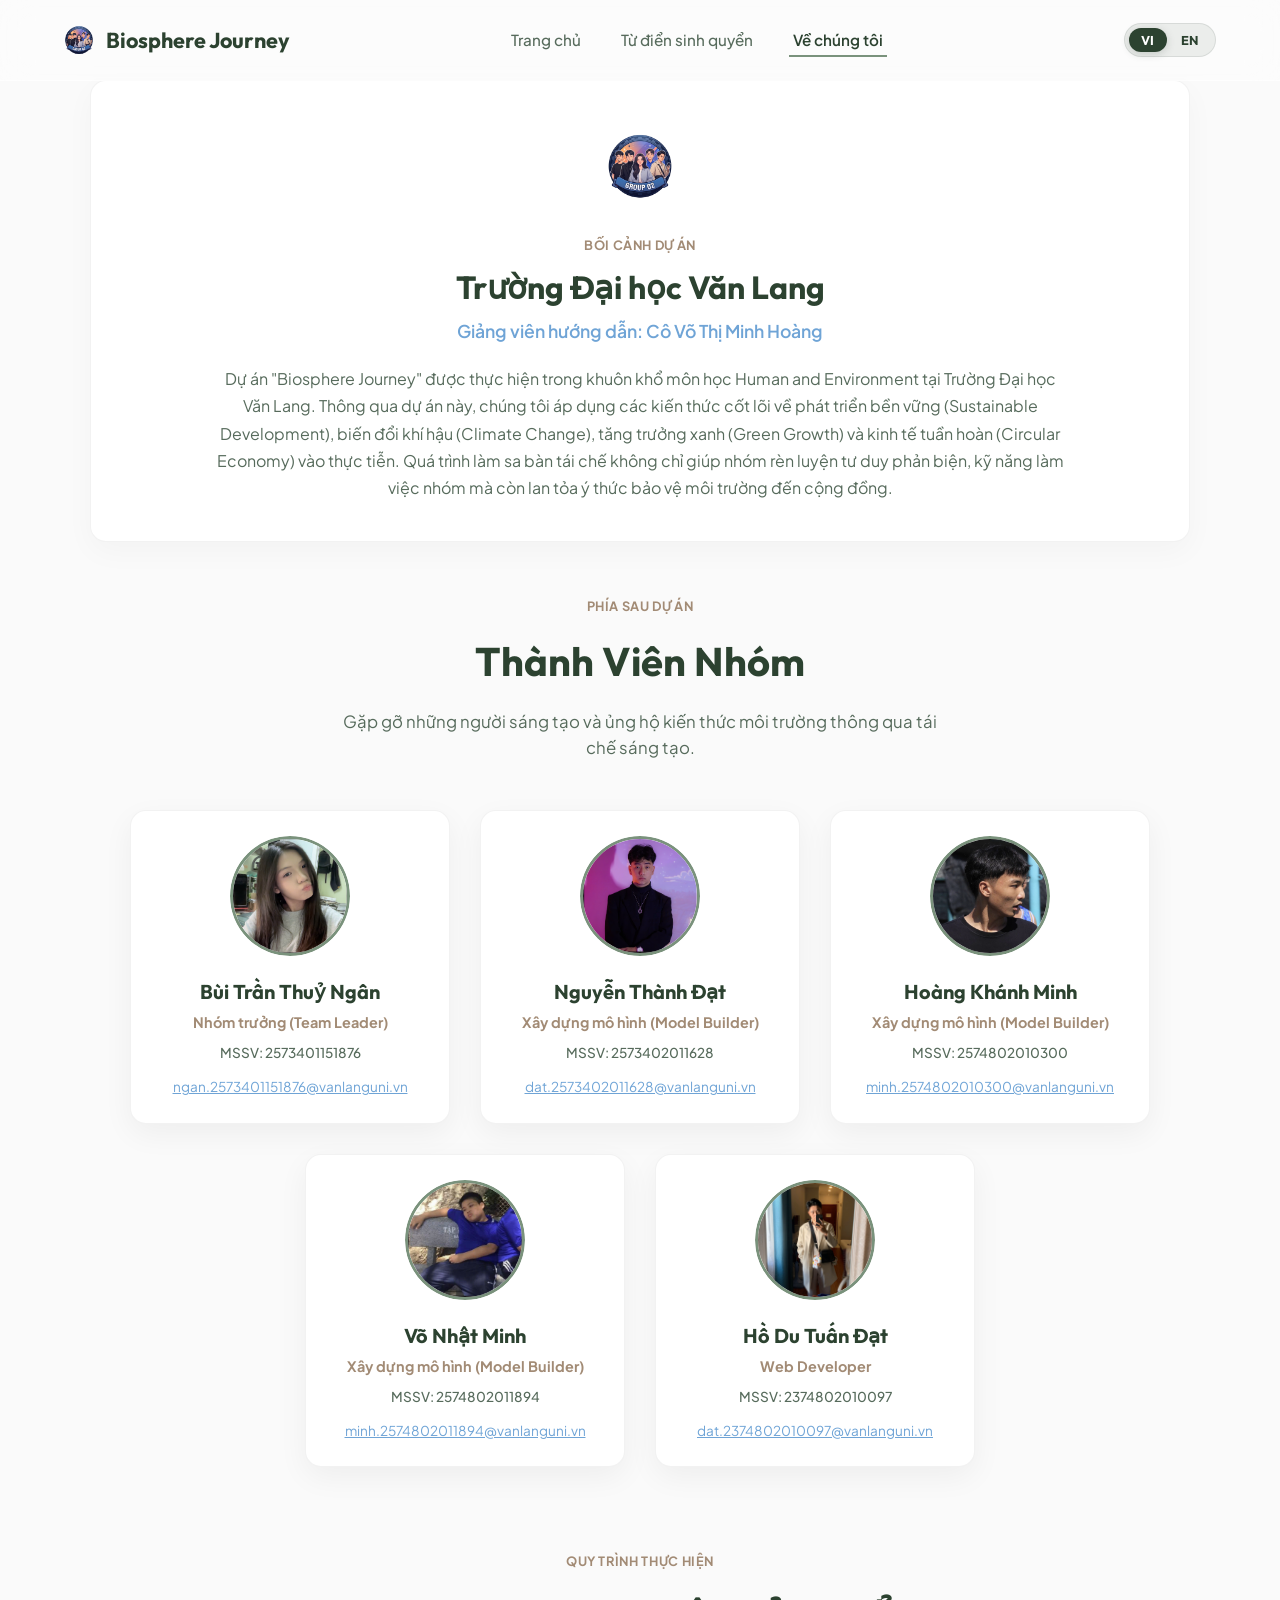
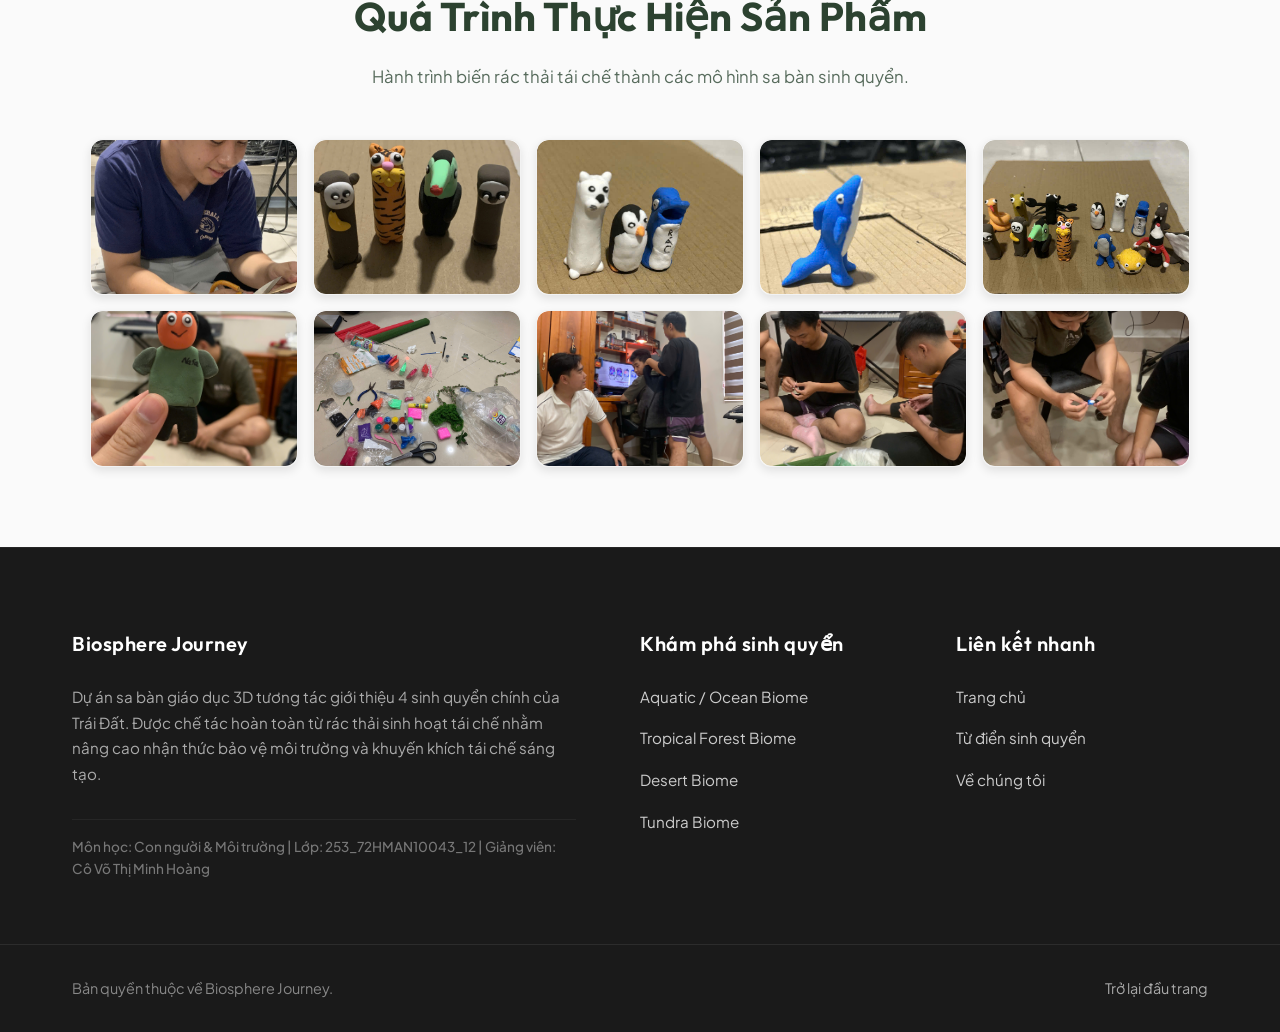
==== commit 99355029: "feat: implement internationalization support with language switcher and data-i18n attributes across " ====
--- a/about.html
+++ b/about.html
@@ -14,6 +14,7 @@
         href="https://fonts.googleapis.com/css2?family=Outfit:wght@300;400;500;600;700&family=Plus+Jakarta+Sans:wght@300;400;500;600;700&display=swap"
         rel="stylesheet">
     <link rel="stylesheet" href="style.css">
+    <script src="i18n.js" defer></script>
     <script defer src="script.js"></script>
 </head>
 
@@ -34,11 +35,17 @@
             <!-- Navigation Links -->
             <nav class="nav-menu" id="nav-menu">
                 <ul>
-                    <li><a href="index.html" class="nav-link">Home</a></li>
-                    <li><a href="dictionary.html" class="nav-link">Biomes dictionary</a></li>
-                    <li><a href="about.html" class="nav-link active">About us</a></li>
+                    <li><a href="index.html" class="nav-link" data-i18n="nav_home">Home</a></li>
+                    <li><a href="dictionary.html" class="nav-link" data-i18n="nav_dictionary">Biomes dictionary</a></li>
+                    <li><a href="about.html" class="nav-link active" data-i18n="nav_about">About us</a></li>
                 </ul>
             </nav>
+
+            <!-- Language Switcher -->
+            <div class="lang-switcher">
+                <button class="lang-btn" data-lang="vi">VI</button>
+                <button class="lang-btn" data-lang="en">EN</button>
+            </div>
         </div>
     </header>
 
@@ -50,19 +57,19 @@
                 <!-- Part 1: University & Course Info -->
                 <div class="course-info-card reveal-on-scroll">
                     <img src="images/logo.png" alt="Biosphere Journey Logo" class="about-hero-logo">
-                    <span class="section-badge">Project Background</span>
-                    <h1 class="course-title">Trường Đại học Văn Lang<br><span class="course-subtitle-highlight">Môn học Con người & Môi trường</span></h1>
-                    <p class="instructor-name">Giảng viên hướng dẫn: Cô Võ Thị Minh Hoàng</p>
-                    <p class="course-description">
+                    <span class="section-badge" data-i18n="about_badge">Project Background</span>
+                    <h1 class="course-title" data-i18n="about_title">Trường Đại học Văn Lang<br><span class="course-subtitle-highlight" data-i18n="about_title_sub">Môn học Con người & Môi trường</span></h1>
+                    <p class="instructor-name" data-i18n="about_instructor">Giảng viên hướng dẫn: Cô Võ Thị Minh Hoàng</p>
+                    <p class="course-description" data-i18n="about_desc">
                         Dự án "Biosphere Journey" được thực hiện trong khuôn khổ môn học Human and Environment tại Trường Đại học Văn Lang. Thông qua dự án này, chúng tôi áp dụng các kiến thức cốt lõi về phát triển bền vững (Sustainable Development), biến đổi khí hậu (Climate Change), tăng trưởng xanh (Green Growth) và kinh tế tuần hoàn (Circular Economy) vào thực tiễn. Quá trình làm sa bàn tái chế không chỉ giúp nhóm rèn luyện tư duy phản biện, kỹ năng làm việc nhóm mà còn lan tỏa ý thức bảo vệ môi trường đến cộng đồng.
                     </p>
                 </div>
 
                 <!-- Part 2: The Team -->
                 <div class="team-section-header reveal-on-scroll">
-                    <span class="section-badge">Behind the Project</span>
-                    <h2 class="section-title">Thành Viên Nhóm</h2>
-                    <p class="section-subtitle">Meet the visionaries, creators, and advocates driving environmental literacy through upcycling.</p>
+                    <span class="section-badge" data-i18n="team_behind_badge">Behind the Project</span>
+                    <h2 class="section-title" data-i18n="team_behind_title">Thành Viên Nhóm</h2>
+                    <p class="section-subtitle" data-i18n="team_behind_subtitle">Meet the visionaries, creators, and advocates driving environmental literacy through upcycling.</p>
                 </div>
 
                 <div class="team-grid">
@@ -124,9 +131,9 @@
 
                 <!-- Part 3: The Making Process -->
                 <div class="process-section reveal-on-scroll">
-                    <span class="section-badge">How It's Made</span>
-                    <h2 class="section-title">Quá Trình Thực Hiện Sản Phẩm</h2>
-                    <p class="section-subtitle">Hành trình biến rác thải tái chế thành các mô hình sa bàn sinh quyển.</p>
+                    <span class="section-badge" data-i18n="process_badge">How It's Made</span>
+                    <h2 class="section-title" data-i18n="process_title">Quá Trình Thực Hiện Sản Phẩm</h2>
+                    <p class="section-subtitle" data-i18n="process_subtitle">Hành trình biến rác thải tái chế thành các mô hình sa bàn sinh quyển.</p>
                     
                     <div class="process-gallery">
                         <!-- Step 1 -->
@@ -202,13 +209,13 @@
             <!-- Column 1: About the Project -->
             <div class="footer-column footer-about">
                 <h4 class="footer-title">Biosphere Journey</h4>
-                <p class="footer-desc">An interactive 3D educational diorama showcasing Earth's 4 major biomes. Handcrafted entirely from household recycled waste to raise environmental awareness and promote creative upcycling.</p>
-                <p class="footer-academic-info">Course: Human and Environment | Class: 253_72HMAN10043_12 | Lecturer: Dr. Võ Thị Minh Hoàng</p>
+                <p class="footer-desc" data-i18n="footer_desc">An interactive 3D educational diorama showcasing Earth's 4 major biomes. Handcrafted entirely from household recycled waste to raise environmental awareness and promote creative upcycling.</p>
+                <p class="footer-academic-info" data-i18n="footer_academic">Course: Human and Environment | Class: 253_72HMAN10043_12 | Lecturer: Dr. Võ Thị Minh Hoàng</p>
             </div>
             
             <!-- Column 2: Explore Biomes -->
             <div class="footer-column footer-nav">
-                <h4 class="footer-title">Explore Biomes</h4>
+                <h4 class="footer-title" data-i18n="footer_explore">Explore Biomes</h4>
                 <ul class="footer-links">
                     <li><a href="ocean.html">Aquatic / Ocean Biome</a></li>
                     <li><a href="forest.html">Tropical Forest Biome</a></li>
@@ -219,11 +226,11 @@
             
             <!-- Column 3: Quick Links -->
             <div class="footer-column footer-nav">
-                <h4 class="footer-title">Quick Links</h4>
+                <h4 class="footer-title" data-i18n="footer_quick">Quick Links</h4>
                 <ul class="footer-links">
-                    <li><a href="index.html">Home Page</a></li>
-                    <li><a href="dictionary.html">Biomes Dictionary</a></li>
-                    <li><a href="about.html">About Us</a></li>
+                    <li><a href="index.html" data-i18n="nav_home">Home Page</a></li>
+                    <li><a href="dictionary.html" data-i18n="nav_dictionary">Biomes Dictionary</a></li>
+                    <li><a href="about.html" data-i18n="nav_about">About Us</a></li>
                 </ul>
             </div>
         </div>
@@ -231,8 +238,8 @@
         <!-- Bottom Bar -->
         <div class="footer-bottom">
             <div class="footer-bottom-container">
-                <span class="copyright-text">&copy; 2026 Biosphere Journey. All rights reserved.</span>
-                <a href="#top" class="back-to-top">↑ Back to Top</a>
+                <span class="copyright-text" data-i18n="footer_copyright">&copy; 2026 Biosphere Journey. All rights reserved.</span>
+                <a href="#top" class="back-to-top" data-i18n="footer_back_to_top">↑ Back to Top</a>
             </div>
         </div>
     </footer>
--- a/style.css
+++ b/style.css
@@ -197,6 +197,46 @@
     list-style: none;
     display: flex;
     gap: 2rem;
+}
+
+/* Sleek Pill-shaped Language Switcher */
+.lang-switcher {
+    display: flex !important;
+    align-items: center !important;
+    background: rgba(44, 66, 48, 0.08) !important;
+    padding: 4px !important;
+    border-radius: 30px !important;
+    border: 1px solid rgba(44, 66, 48, 0.1) !important;
+    gap: 2px !important;
+    margin-left: 20px !important;
+    transition: all 0.3s ease !important;
+    z-index: 1000;
+}
+
+.lang-btn {
+    background: transparent !important;
+    border: none !important;
+    color: var(--color-forest-dark, #2c4230) !important;
+    font-family: var(--font-heading) !important;
+    font-size: 0.8rem !important;
+    font-weight: 700 !important;
+    padding: 6px 12px !important;
+    border-radius: 20px !important;
+    cursor: pointer !important;
+    transition: all 0.3s ease !important;
+    letter-spacing: 0.5px !important;
+    line-height: 1 !important;
+    min-height: auto !important;
+}
+
+.lang-btn.active {
+    background: var(--color-forest-dark, #2c4230) !important;
+    color: #ffffff !important;
+    box-shadow: 0 2px 8px rgba(44, 66, 48, 0.2) !important;
+}
+
+.lang-btn:hover:not(.active) {
+    background: rgba(44, 66, 48, 0.05) !important;
 }
 
 .nav-link {
@@ -1899,4 +1939,18 @@
         text-align: center !important;
         padding: 0 1.5rem !important;
     }
+}
+
+/* Mobile Language Switcher Alignment Helper */
+@media screen and (max-width: 768px) {
+    .header-container {
+        display: flex !important;
+        justify-content: space-between !important;
+        align-items: center !important;
+    }
+    .lang-switcher {
+        margin-left: auto !important;
+        margin-right: 15px !important;
+        transform: scale(0.9) !important;
+    }
 }
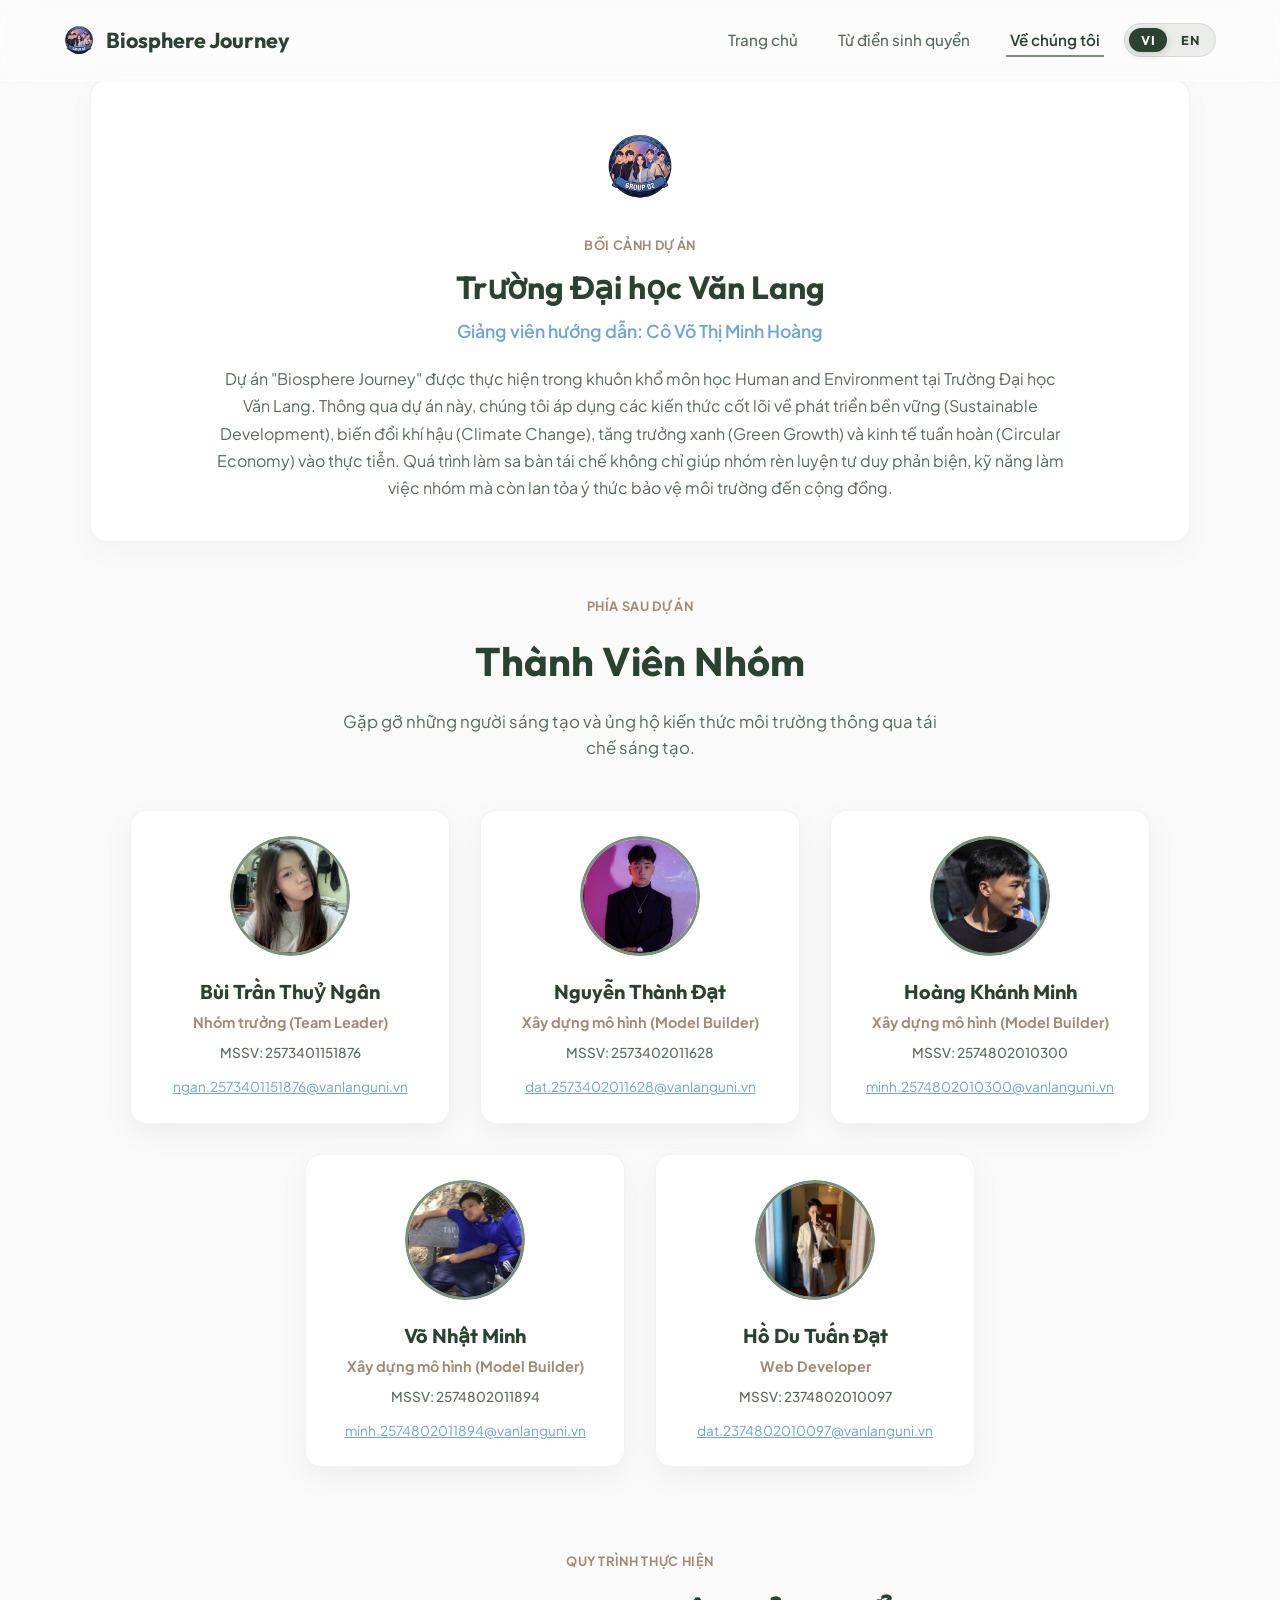
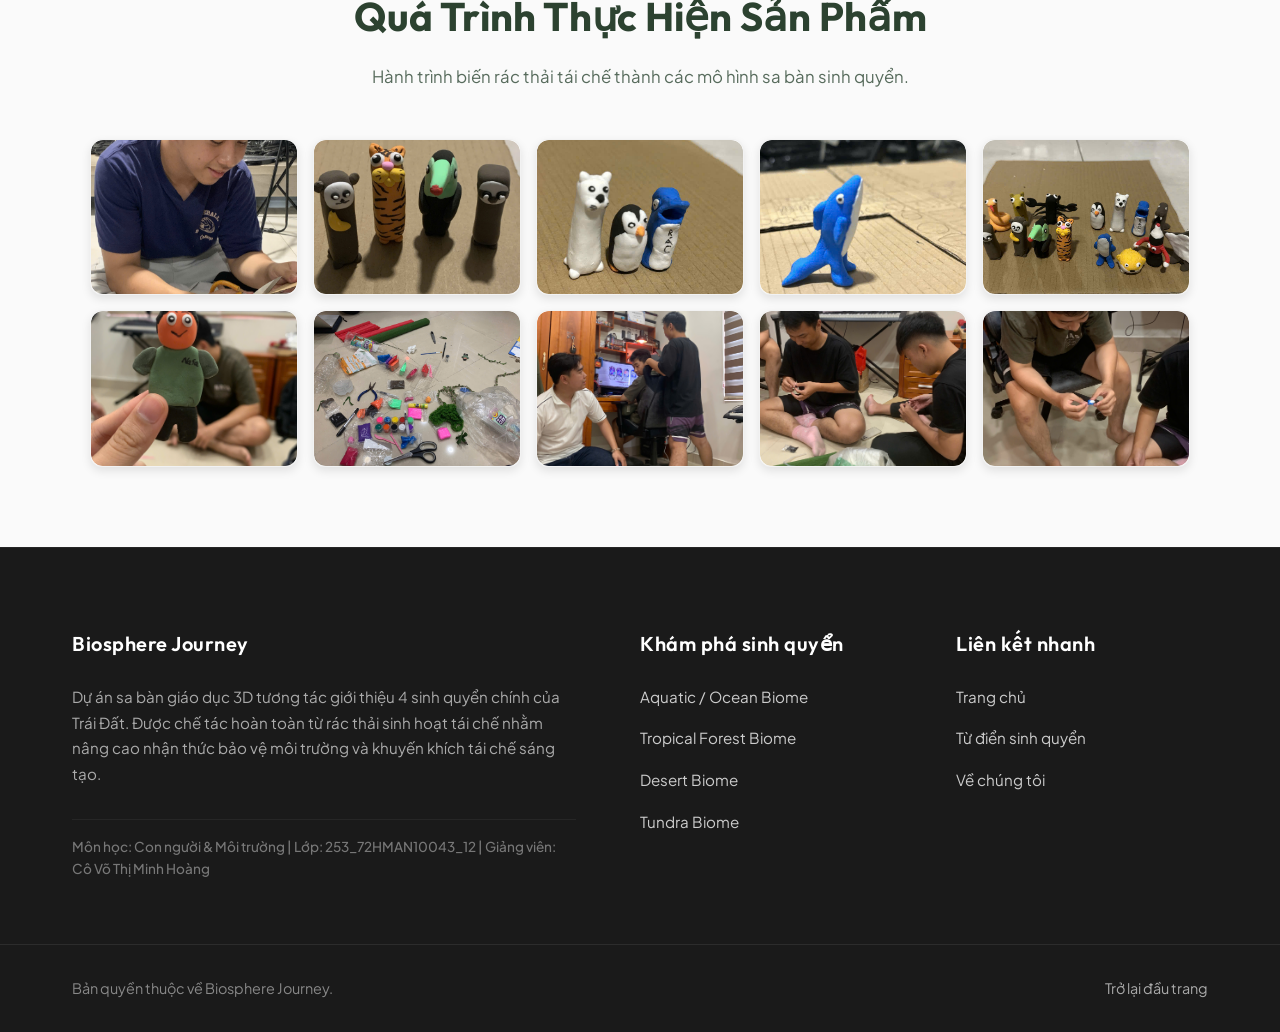
==== commit 48dd329b: "refactor: move language switcher inside navigation element and update mobile menu layout in style.cs" ====
--- a/about.html
+++ b/about.html
@@ -39,13 +39,14 @@
                     <li><a href="dictionary.html" class="nav-link" data-i18n="nav_dictionary">Biomes dictionary</a></li>
                     <li><a href="about.html" class="nav-link active" data-i18n="nav_about">About us</a></li>
                 </ul>
-            </nav>
-
-            <!-- Language Switcher -->
+                <!-- Language Switcher -->
             <div class="lang-switcher">
                 <button class="lang-btn" data-lang="vi">VI</button>
                 <button class="lang-btn" data-lang="en">EN</button>
             </div>
+            </nav>
+
+            
         </div>
     </header>
 
--- a/style.css
+++ b/style.css
@@ -191,6 +191,11 @@
     height: 40px !important;
     width: auto !important;
     object-fit: contain !important;
+}
+
+.nav-menu {
+    display: flex !important;
+    align-items: center !important;
 }
 
 .nav-menu ul {
@@ -1943,14 +1948,16 @@
 
 /* Mobile Language Switcher Alignment Helper */
 @media screen and (max-width: 768px) {
-    .header-container {
+    .nav-menu {
         display: flex !important;
-        justify-content: space-between !important;
-        align-items: center !important;
+        flex-direction: column !important;
+        align-items: flex-start !important;
+        justify-content: flex-start !important;
+        gap: 3.5rem !important;
     }
     .lang-switcher {
-        margin-left: auto !important;
-        margin-right: 15px !important;
-        transform: scale(0.9) !important;
+        margin-left: 0.25rem !important;
+        margin-right: 0 !important;
+        transform: scale(1.05) !important;
     }
 }
